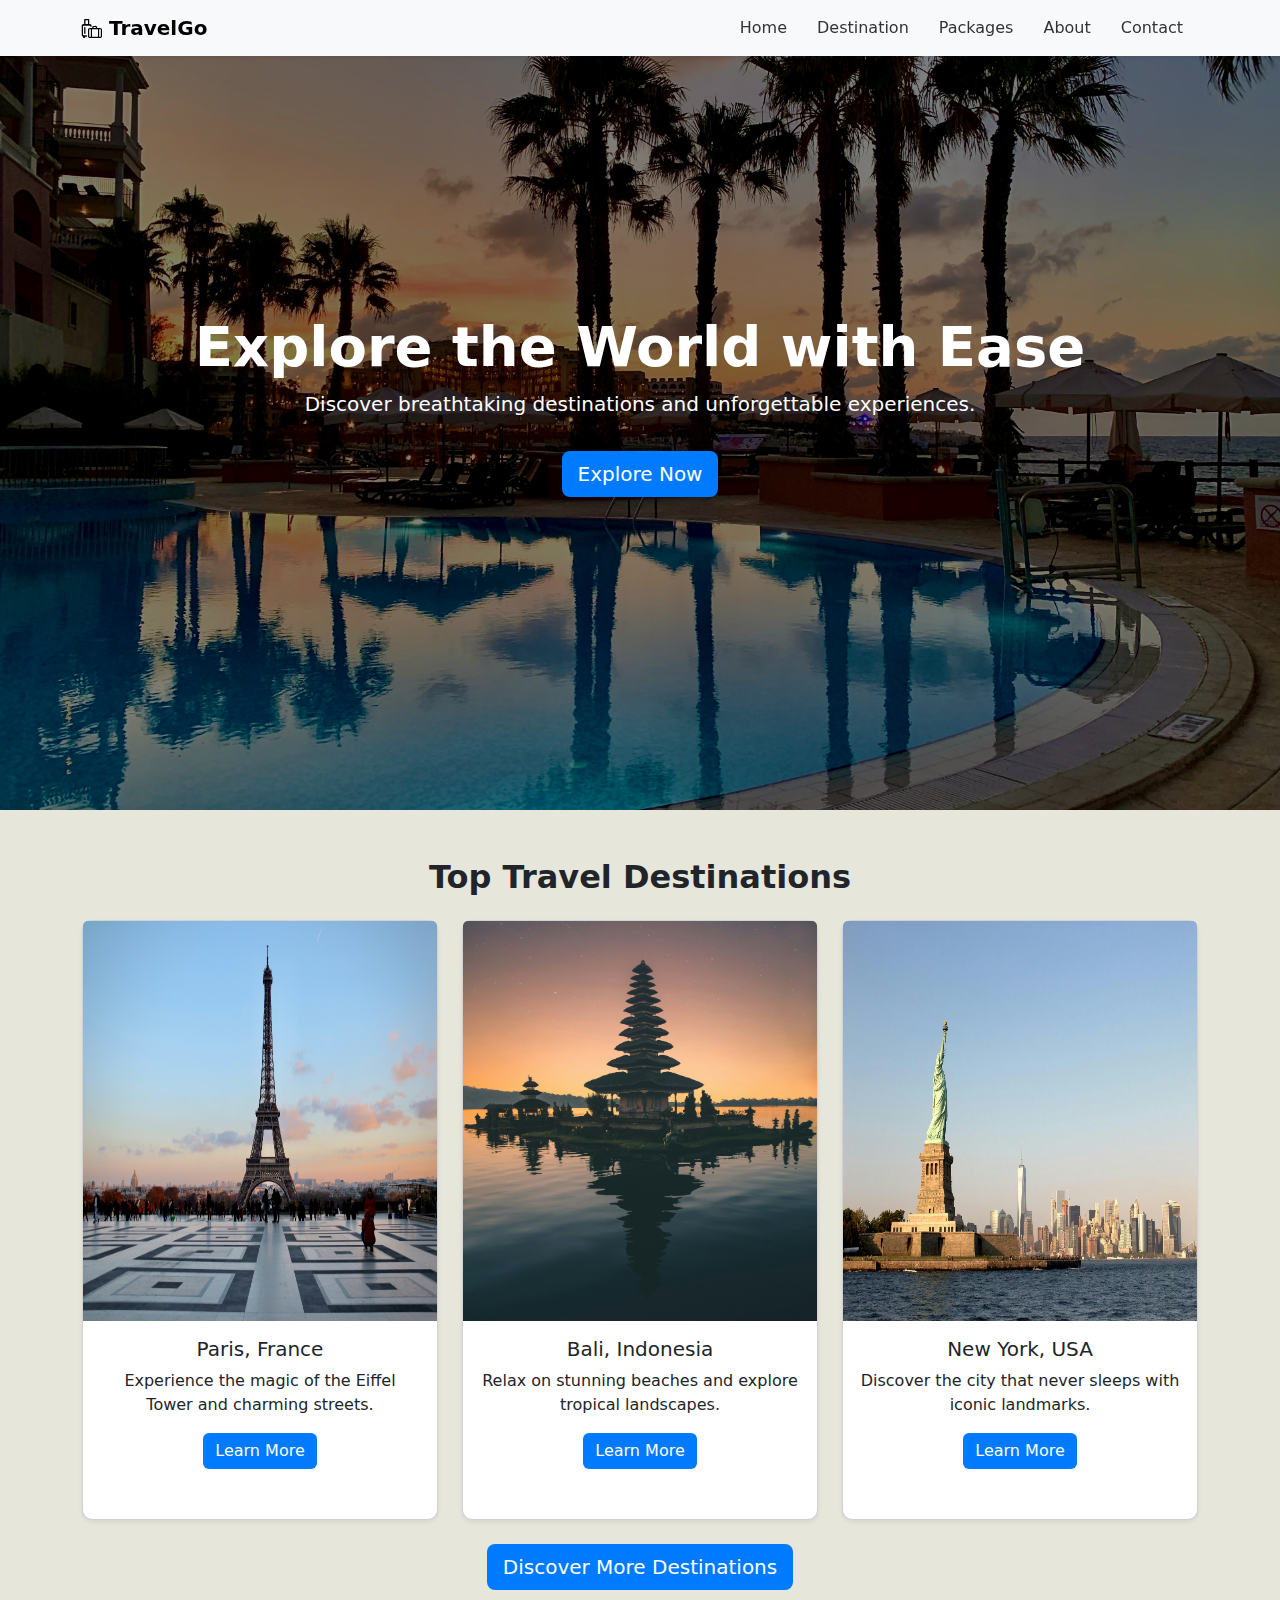
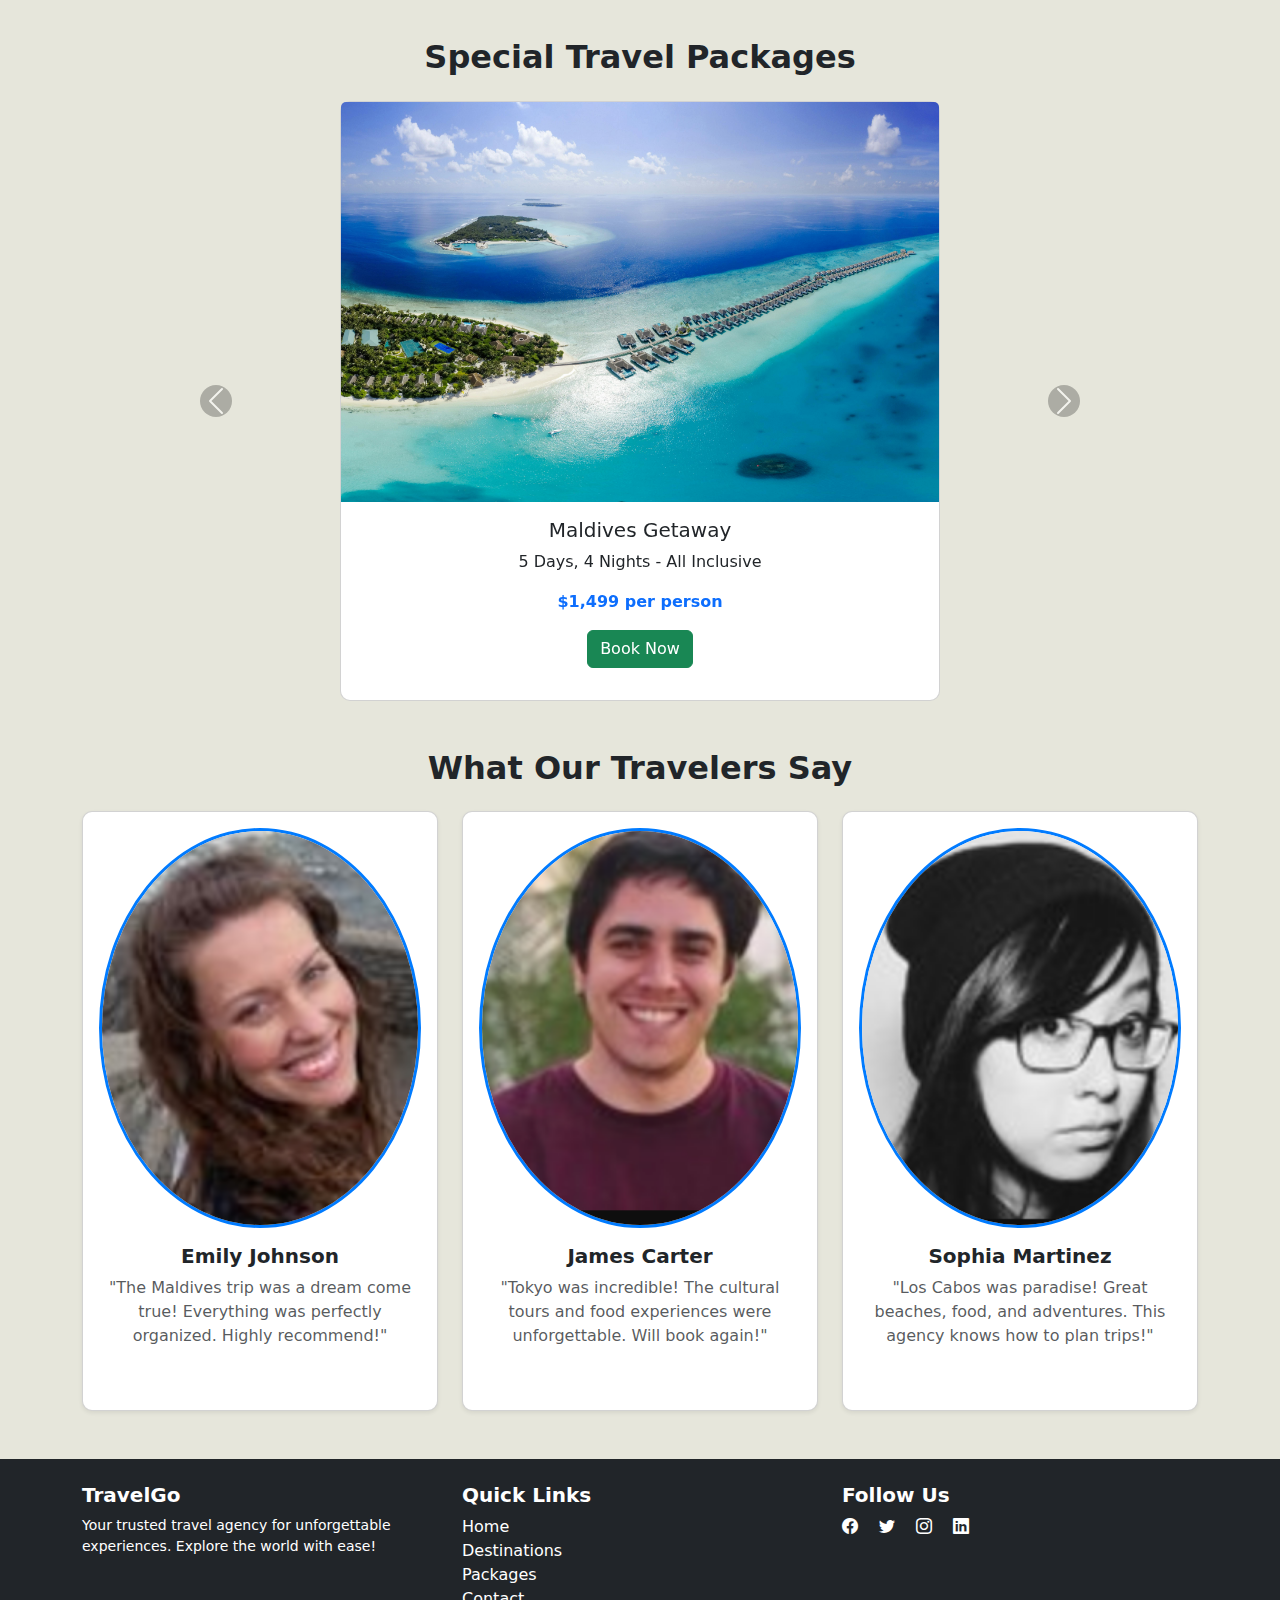
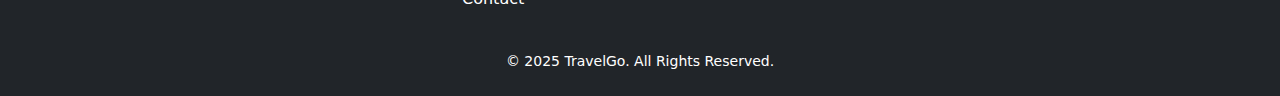
==== index.html @ aa4abd8f "created contact.html and about.html" ====
<!DOCTYPE html>
<html lang="en">
<head>
    <meta charset="UTF-8">
    <meta name="viewport" content="width=device-width, initial-scale=1.0">
    <title>TravelGo</title>
    <link href="https://cdn.jsdelivr.net/npm/bootstrap@5.3.3/dist/css/bootstrap.min.css" rel="stylesheet" integrity="sha384-QWTKZyjpPEjISv5WaRU9OFeRpok6YctnYmDr5pNlyT2bRjXh0JMhjY6hW+ALEwIH" crossorigin="anonymous">
    <link rel="stylesheet" href="https://cdn.jsdelivr.net/npm/bootstrap-icons@1.11.3/font/bootstrap-icons.min.css">
    <link rel="stylesheet" href="./styles.css">
</head>
<body>
    <!-- Navbar -->
     <nav class="navbar navbar-expand-lg navbar-light bg-light shadow-sm fixed-top">
        <div class="container">
            <a href="#" class="navbar-brand fw-bold"><i class="bi bi-luggage"></i> TravelGo</a>
            <button class="navbar-toggler" type="button" data-bs-toggle="collapse" data-bs-target="navbarNav" aria-controls="navbarNav" aria-expanded="false" aria-label="Toggle Navigation" ><i class="bi bi-list"></i></button>
            <div class="collapse navbar-collapse" id="navbarNav">
                <ul class="navbar-nav ms-auto">
                    <li class="navbar-item"><a href="#" class="navbar-link active">Home</a></li>
                    <li class="navbar-item"><a href="./destination.html" class="navbar-link">Destination</a></li>
                    <li class="navbar-item"><a href="packages.html" class="navbar-link">Packages</a></li>
                    <li class="navbar-item"><a href="about.html" class="navbar-link">About</a></li>
                    <li class="navbar-item"><a href="contact.html" class="navbar-link">Contact</a></li>
                </ul>
            </div>
        </div>
     </nav>
     <!-- Hero Section -->
<header class="hero-section d-flex align-items-center justify-content-center text-center">
    <div class="container">
        <h1 class="display-4 text-white fw-bold">Explore the World with Ease</h1>
        <p class="text-white lead">Discover breathtaking destinations and unforgettable experiences.</p>
        <a href="./destination.html" class="btn btn-primary btn-lg mt-3">Explore Now</a>
    </div>
</header>
<!-- Featured Destinations Section -->
<section class="container my-5">
    <h2 class="text-center fw-bold mb-4">Top Travel Destinations</h2>
    <div class="row g-4">
        <!-- Destination 1 -->
        <div class="col-md-4">
            <div class="card shadow-sm">
                <img src="./Assets/paris.jpg" class="card-img-top" alt="Paris">
                <div class="card-body text-center">
                    <h5 class="card-title">Paris, France</h5>
                    <p class="card-text">Experience the magic of the Eiffel Tower and charming streets.</p>
                    <a href="./destination.html" class="btn btn-primary">Learn More</a>
                </div>
            </div>
        </div>
        
        <!-- Destination 2 -->
        <div class="col-md-4">
            <div class="card shadow-sm">
                <img src="./Assets/bali.jpg" class="card-img-top" alt="Bali">
                <div class="card-body text-center">
                    <h5 class="card-title">Bali, Indonesia</h5>
                    <p class="card-text">Relax on stunning beaches and explore tropical landscapes.</p>
                    <a href="./destination.html" class="btn btn-primary">Learn More</a>
                </div>
            </div>
        </div>

        <!-- Destination 3 -->
        <div class="col-md-4">
            <div class="card shadow-sm">
                <img src="./Assets/newYork.jpg" class="card-img-top" alt="New York">
                <div class="card-body text-center">
                    <h5 class="card-title">New York, USA</h5>
                    <p class="card-text">Discover the city that never sleeps with iconic landmarks.</p>
                    <a href="./destination.html" class="btn btn-primary">Learn More</a>
                </div>
            </div>
        </div>
    </div>

    <!-- Discover More Button -->
    <div class="text-center mt-4">
        <a href="destination.html" class="btn btn-primary btn-lg">Discover More Destinations</a>
    </div>
</section>

<!-- Special Travel Packages Carousel -->
<section class="container my-5">
    <h2 class="text-center fw-bold mb-4">Special Travel Packages</h2>
    <div id="travelPackagesCarousel" class="carousel slide" data-bs-ride="carousel">
        <div class="carousel-inner">
            <!-- Package 1 -->
            <div class="carousel-item active">
                <div class="card text-center mx-auto" style="max-width: 600px;">
                    <img src="./Assets/maldeves.jpg" class="card-img-top" alt="Maldives">
                    <div class="card-body">
                        <h5 class="card-title">Maldives Getaway</h5>
                        <p class="card-text">5 Days, 4 Nights - All Inclusive</p>
                        <p class="fw-bold text-primary">$1,499 per person</p>
                        <a href="packages.html" class="btn btn-success">Book Now</a>
                    </div>
                </div>
            </div>

            <!-- Package 2 -->
            <div class="carousel-item">
                <div class="card text-center mx-auto" style="max-width: 600px;">
                    <img src="./Assets/tokyo.jpg" class="card-img-top" alt="Tokyo">
                    <div class="card-body">
                        <h5 class="card-title">Tokyo Adventure</h5>
                        <p class="card-text">7 Days, 6 Nights - City Tour</p>
                        <p class="fw-bold text-primary">$1,799 per person</p>
                        <a href="packages.html" class="btn btn-success">Book Now</a>
                    </div>
                </div>
            </div>

            <!-- Package 3 -->
            <div class="carousel-item">
                <div class="card text-center mx-auto" style="max-width: 600px;">
                    <img src="./Assets/switzerland-mountains.jpg" class="card-img-top" alt="Switzerland">
                    <div class="card-body">
                        <h5 class="card-title">Swiss Alps Retreat</h5>
                        <p class="card-text">6 Days, 5 Nights - Luxury Stay</p>
                        <p class="fw-bold text-primary">$2,199 per person</p>
                        <a href="packages.html" class="btn btn-success">Book Now</a>
                    </div>
                </div>
            </div>

            <!-- Package 4 -->
            <div class="carousel-item">
                <div class="card text-center mx-auto" style="max-width: 600px;">
                    <img src="./Assets/cabo.jpg" class="card-img-top" alt="Los Cabos">
                    <div class="card-body">
                        <h5 class="card-title">Los Cabos Escape</h5>
                        <p class="card-text">4 Days, 3 Nights - Beachfront Resort</p>
                        <p class="fw-bold text-primary">$1,299 per person</p>
                        <a href="packages.html" class="btn btn-success">Book Now</a>
                    </div>
                </div>
            </div>
        </div>

        <!-- Carousel Controls -->
        <button class="carousel-control-prev" type="button" data-bs-target="#travelPackagesCarousel" data-bs-slide="prev">
            <span class="carousel-control-prev-icon" aria-hidden="true"></span>
        </button>
        <button class="carousel-control-next" type="button" data-bs-target="#travelPackagesCarousel" data-bs-slide="next">
            <span class="carousel-control-next-icon" aria-hidden="true"></span>
        </button>
    </div>
</section>
<!-- Testimonials Section -->
<section class="container my-5">
    <h2 class="text-center fw-bold mb-4">What Our Travelers Say</h2>
    <div class="row g-4">
        <!-- Testimonial 1 -->
        <div class="col-md-4">
            <div class="card shadow-sm text-center p-3">
                <img src="./Assets/testimonial3.png" class="rounded-circle mx-auto d-block mb-3" width="80" alt="Emily Johnson">
                <h5 class="fw-bold">Emily Johnson</h5>
                <p class="text-muted">"The Maldives trip was a dream come true! Everything was perfectly organized. Highly recommend!"</p>
            </div>
        </div>

        <!-- Testimonial 2 -->
        <div class="col-md-4">
            <div class="card shadow-sm text-center p-3">
                <img src="./Assets/testimonial2.png" class="rounded-circle mx-auto d-block mb-3" width="80" alt="James Carter">
                <h5 class="fw-bold">James Carter</h5>
                <p class="text-muted">"Tokyo was incredible! The cultural tours and food experiences were unforgettable. Will book again!"</p>
            </div>
        </div>

        <!-- Testimonial 3 -->
        <div class="col-md-4">
            <div class="card shadow-sm text-center p-3">
                <img src="./Assets/testimonial1.png" class="rounded-circle mx-auto d-block mb-3" width="80" alt="Sophia Martinez">
                <h5 class="fw-bold">Sophia Martinez</h5>
                <p class="text-muted">"Los Cabos was paradise! Great beaches, food, and adventures. This agency knows how to plan trips!"</p>
            </div>
        </div>
    </div>
</section>

<!-- Footer Section -->
<footer class="bg-dark text-white py-4 mt-5">
    <div class="container">
        <div class="row text-center text-md-start">
            
            <!-- About Us -->
            <div class="col-md-4">
                <h5 class="fw-bold">TravelGo</h5>
                <p class="small">Your trusted travel agency for unforgettable experiences. Explore the world with ease!</p>
            </div>

            <!-- Quick Links -->
            <div class="col-md-4">
                <h5 class="fw-bold">Quick Links</h5>
                <ul class="list-unstyled">
                    <li><a href="#" class="text-white text-decoration-none">Home</a></li>
                    <li><a href="destination.html" class="text-white text-decoration-none">Destinations</a></li>
                    <li><a href="packages.html" class="text-white text-decoration-none">Packages</a></li>
                    <li><a href="contact.html" class="text-white text-decoration-none">Contact</a></li>
                </ul>
            </div>

            <!-- Social Media Links -->
            <div class="col-md-4">
                <h5 class="fw-bold">Follow Us</h5>
                <a href="#" class="text-white me-3"><i class="bi bi-facebook"></i></a>
                <a href="#" class="text-white me-3"><i class="bi bi-twitter"></i></a>
                <a href="#" class="text-white me-3"><i class="bi bi-instagram"></i></a>
                <a href="#" class="text-white"><i class="bi bi-linkedin"></i></a>
            </div>
        </div>

        <!-- Copyright -->
        <div class="text-center mt-4">
            <p class="small mb-0">&copy; 2025 TravelGo. All Rights Reserved.</p>
        </div>
    </div>
</footer>
    <script src="https://cdn.jsdelivr.net/npm/bootstrap@5.3.3/dist/js/bootstrap.bundle.min.js" integrity="sha384-YvpcrYf0tY3lHB60NNkmXc5s9fDVZLESaAA55NDzOxhy9GkcIdslK1eN7N6jIeHz" crossorigin="anonymous"></script>
</body>
</html>
---- styles.css ----
body {
    background-color: rgb(230, 230, 219);
}

/* Navbar */
.navbar-nav .navbar-link {
    font-weight: 500;
    padding: 10px 15px;
    color: #333;
    transition: 0.03s;
    text-decoration: none;
}

.navbar-nav .nav-link:hover, 
.navbar-nav .nav-link.active {
    color: #007bff;
    background-color: rgba(0, 123, 255, 0.1);
    border-radius: 5px;
}
.btn-book {
    background-color: #007bff;
    color: white;
    padding: 8px 15px;
    border-radius: 5px;
    transition: 0.3s;
}
.btn-book:hover {
    background-color: #0056b3;
}

/* Hero Section */
.hero-section {
    height: 90vh;
    background: url(./Assets/hero.jpg) center/cover no-repeat;
    position:relative;
}
.hero-section::before {
    content: "";
    position: absolute;
    top: 0;
    left: 0;
    width: 100%;
    height: 100%;
    background: rgba(0, 0, 0, 0.5); /* Dark overlay for better text contrast */
}
.hero-section .container {
    position: relative;
    z-index: 1;
}

/* Featured Destinations Section */
.card {
    height: 600px;
}
.card img {
    height: 400px;
}

/* destination.html */
.hero-destination {
    height: 60vh;
    background: url(./Assets/destination-hero.jpg) center/cover no-repeat;
    position:relative;
}
.hero-destination::before {
    content: "";
    position: absolute;
    top: 0;
    left: 0;
    width: 100%;
    height: 100%;
    background: rgba(0, 0, 0, 0.5); /* Dark overlay for better text contrast */
}
.hero-destination .container {
    position: relative;
    z-index: 1;
}

/* Custom CSS for Arrows Inside the Carousel */
.carousel-control-prev, 
.carousel-control-next {
    width: 10%; /* Make sure the buttons stay within the carousel width */
}

.carousel-control-prev-icon, 
.carousel-control-next-icon {
    background-color: rgba(0, 0, 0, 0.5); /* Slightly visible background */
    border-radius: 50%;
    padding: 15px; /* Increases click area */
}

.carousel-control-prev {
    left: 7%; /* Keeps it inside */
}

.carousel-control-next {
    right: 7%; /* Keeps it inside */
}

@media (max-width: 768px) {
    .carousel-control-prev, 
    .carousel-control-next {
        width: 15%; 
    }
}

/* Testimonials */
.card {
    border-radius: 10px;
    transition: transform 0.3s ease-in-out;
}

.card:hover {
    transform: scale(1.05);
}

.rounded-circle {
    width: 100%; 
    height: 100%;
    object-fit: cover; 
    border-radius: 50%;
    border: 3px solid #007bff; 
    display: block;
    margin: 0 auto; 
    aspect-ratio: 1 / 1; 
}  


.btn-primary {
    background-color: #007bff;
    border: none;
    transition: 0.3s;
}

.btn-primary:hover {
    background-color: #0056b3;
}
/* Additional styles for the contact page hero */
.hero-contact {
    height: 60vh;
    background: url(./Assets/contact-hero.jpg) center/cover no-repeat;
    position: relative;
  }
  .hero-contact::before {
    content: "";
    position: absolute;
    top: 0;
    left: 0;
    width: 100%;
    height: 100%;
    background: rgba(0, 0, 0, 0.5);
  }
  .hero-contact .container {
    position: relative;
    z-index: 1;
  }
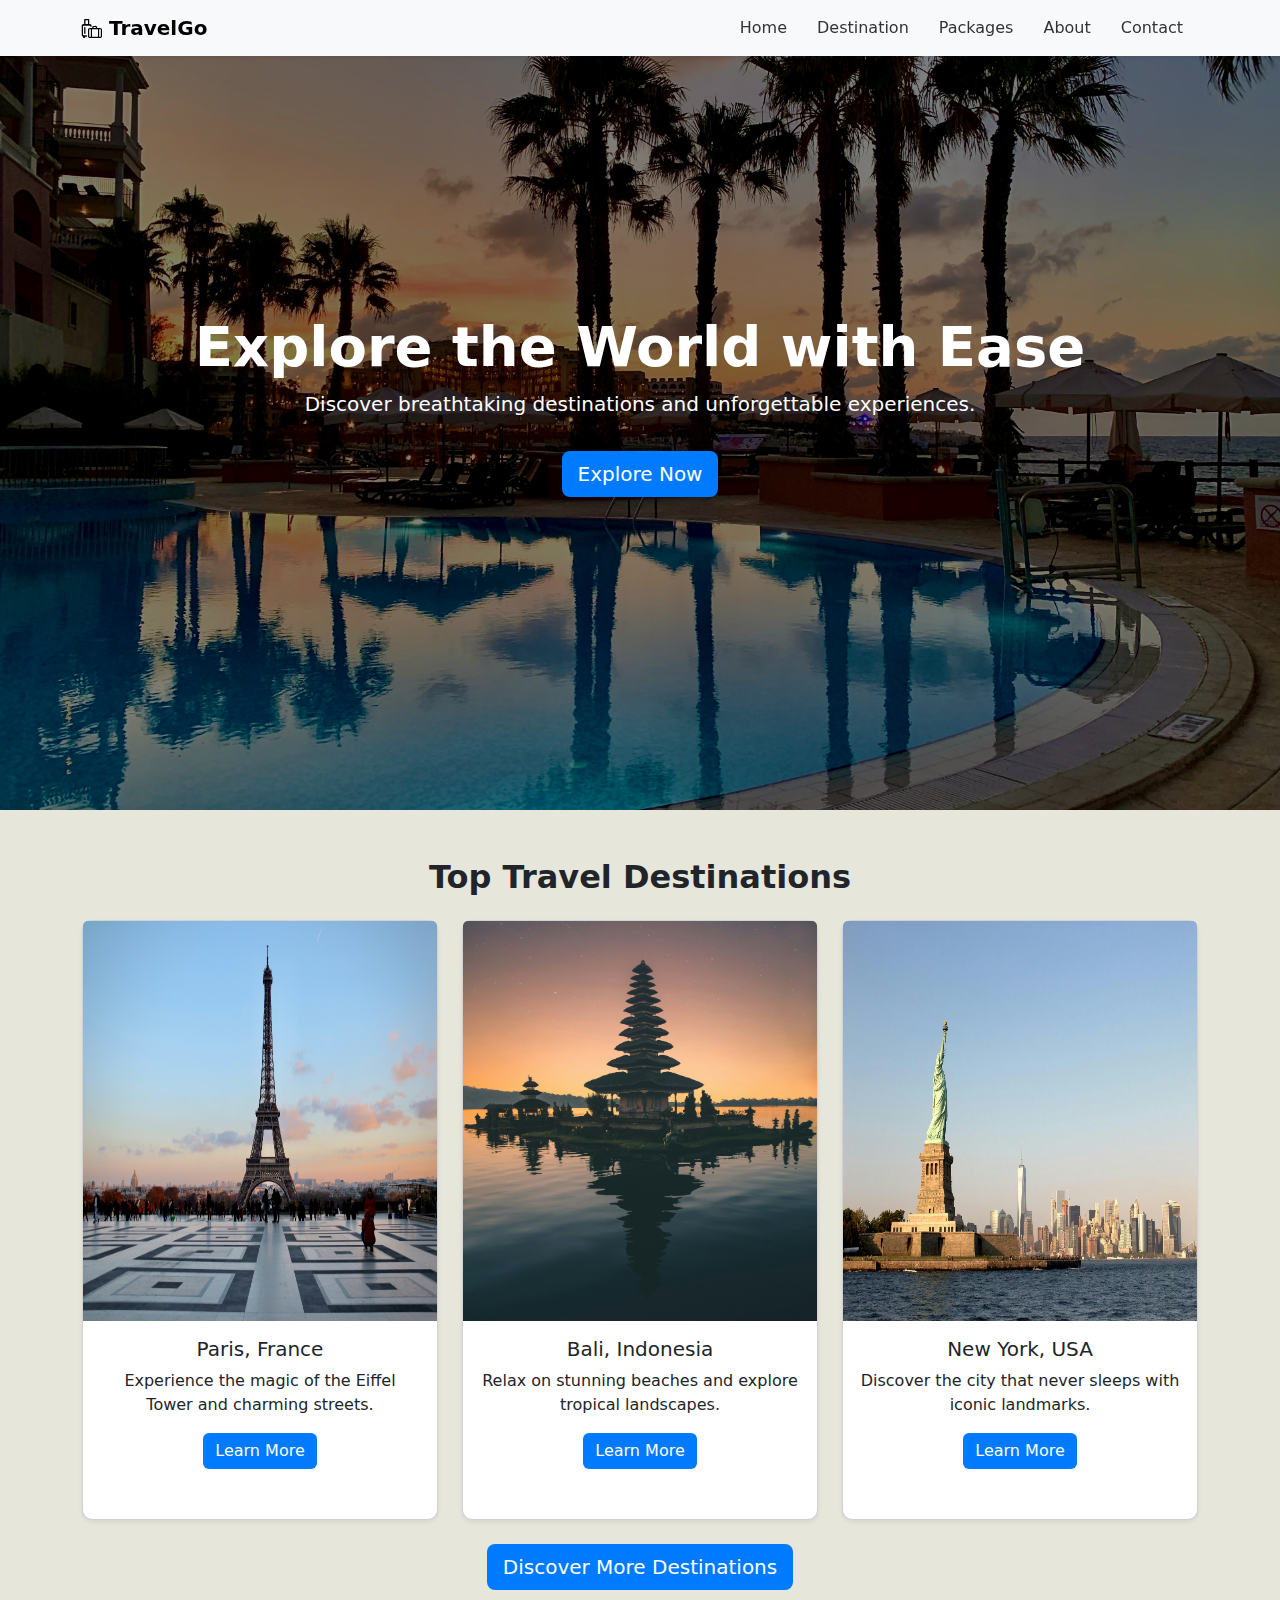
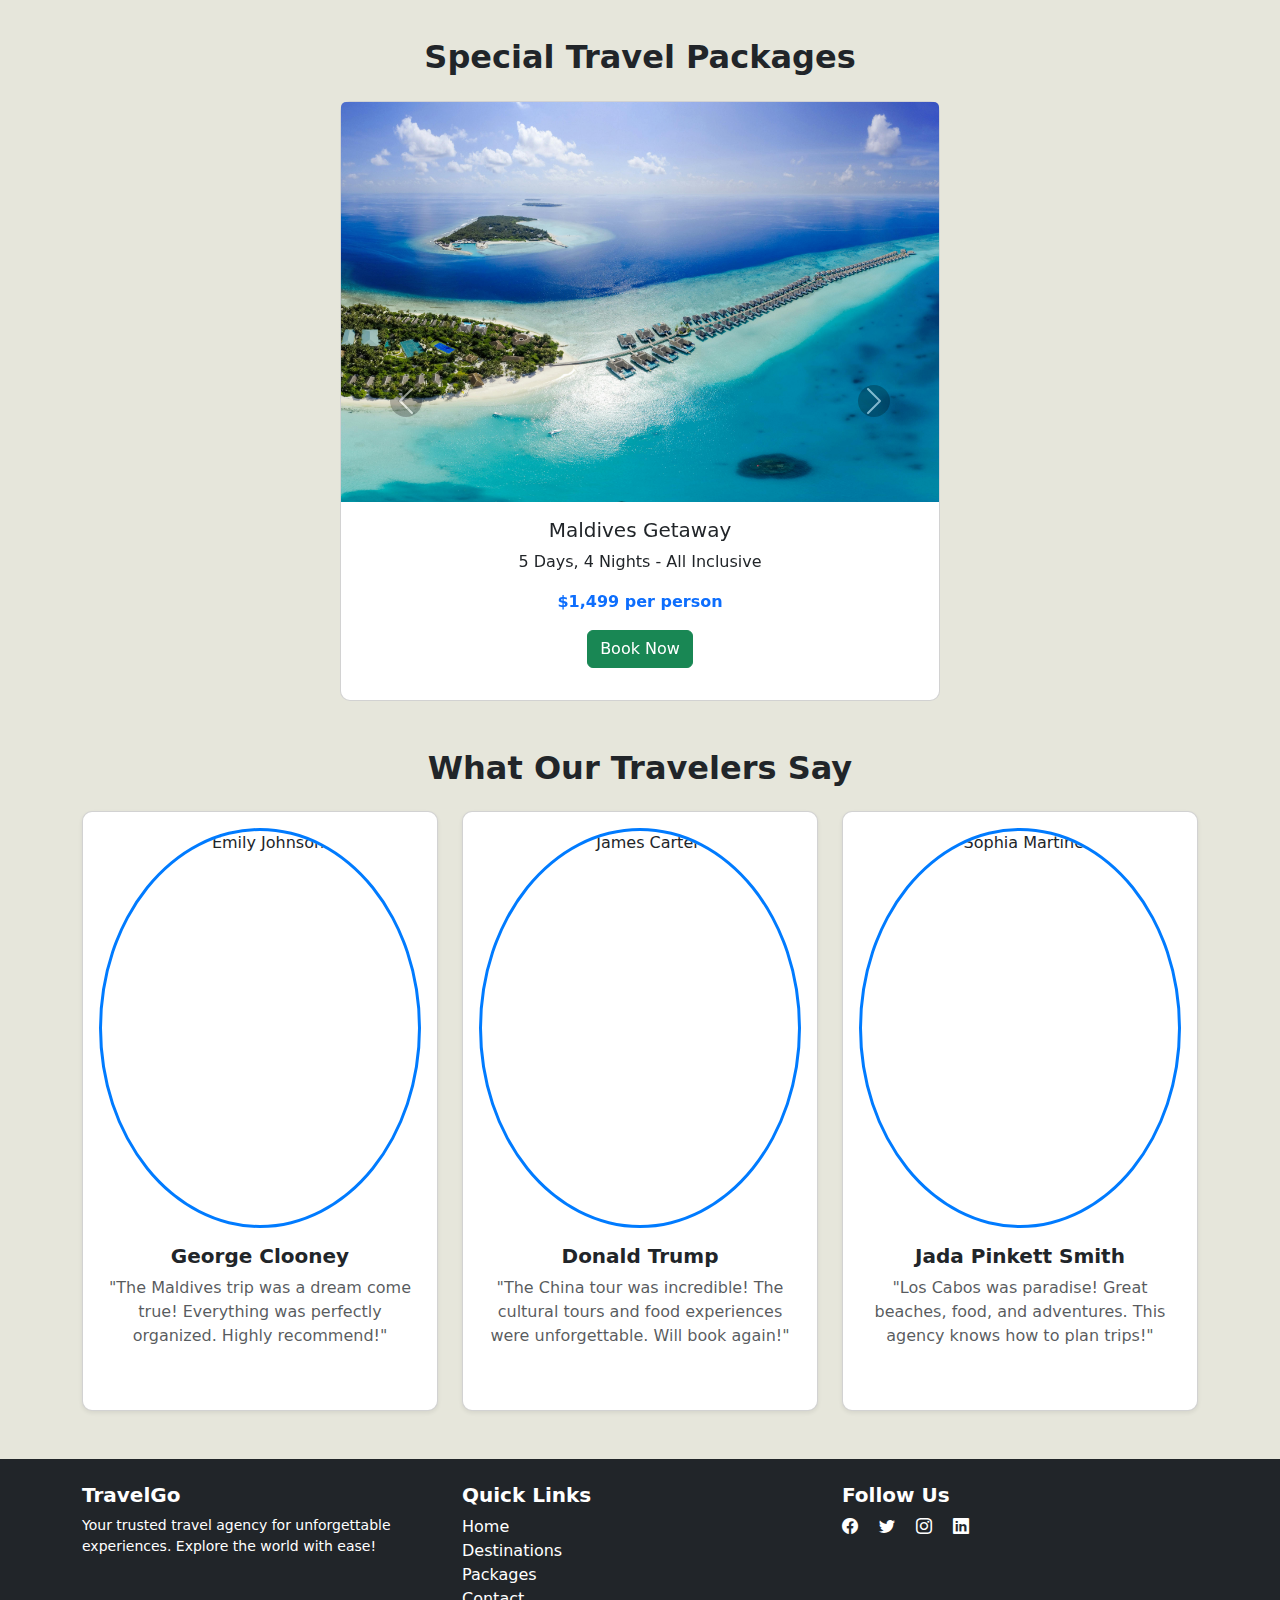
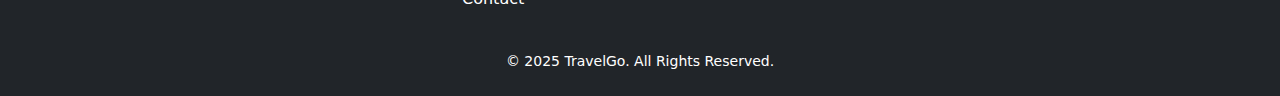
==== commit f84fb4ec: "did some debugging for the navbar meny not opening" ====
--- a/index.html
+++ b/index.html
@@ -80,8 +80,8 @@
     </div>
 </section>
 
-<!-- Special Travel Packages Carousel -->
-<section class="container my-5">
+ <!-- Special Travel Packages Carousel -->
+ <section id="carousel" class="container my-5">
     <h2 class="text-center fw-bold mb-4">Special Travel Packages</h2>
     <div id="travelPackagesCarousel" class="carousel slide" data-bs-ride="carousel">
         <div class="carousel-inner">
@@ -138,7 +138,7 @@
             </div>
         </div>
 
-        <!-- Carousel Controls -->
+        <!-- Carousel Controls  -->
         <button class="carousel-control-prev" type="button" data-bs-target="#travelPackagesCarousel" data-bs-slide="prev">
             <span class="carousel-control-prev-icon" aria-hidden="true"></span>
         </button>
@@ -154,8 +154,8 @@
         <!-- Testimonial 1 -->
         <div class="col-md-4">
             <div class="card shadow-sm text-center p-3">
-                <img src="./Assets/testimonial3.png" class="rounded-circle mx-auto d-block mb-3" width="80" alt="Emily Johnson">
-                <h5 class="fw-bold">Emily Johnson</h5>
+                <img  src="https://m.media-amazon.com/images/M/MV5BMjEyMTEyOTQ0MV5BMl5BanBnXkFtZTcwNzU3NTMzNw@@._V1_FMjpg_UX1000_.jpg" class="rounded-circle mx-auto d-block mb-3" width="80" alt="Emily Johnson">
+                <h5 class="fw-bold">George Clooney</h5>
                 <p class="text-muted">"The Maldives trip was a dream come true! Everything was perfectly organized. Highly recommend!"</p>
             </div>
         </div>
@@ -163,17 +163,17 @@
         <!-- Testimonial 2 -->
         <div class="col-md-4">
             <div class="card shadow-sm text-center p-3">
-                <img src="./Assets/testimonial2.png" class="rounded-circle mx-auto d-block mb-3" width="80" alt="James Carter">
-                <h5 class="fw-bold">James Carter</h5>
-                <p class="text-muted">"Tokyo was incredible! The cultural tours and food experiences were unforgettable. Will book again!"</p>
+                <img src="https://hips.hearstapps.com/hmg-prod/images/republican-presidential-candidate-former-president-donald-news-photo-1721157463.jpg?crop=0.66699xw:1xh;center,top&resize=640:*" class="rounded-circle mx-auto d-block mb-3" width="80" alt="James Carter">
+                <h5 class="fw-bold">Donald Trump</h5>
+                <p class="text-muted">"The China tour was incredible! The cultural tours and food experiences were unforgettable. Will book again!"</p>
             </div>
         </div>
 
         <!-- Testimonial 3 -->
         <div class="col-md-4">
             <div class="card shadow-sm text-center p-3">
-                <img src="./Assets/testimonial1.png" class="rounded-circle mx-auto d-block mb-3" width="80" alt="Sophia Martinez">
-                <h5 class="fw-bold">Sophia Martinez</h5>
+                <img src="https://www.essence.com/wp-content/uploads/2011/08/images/2011/07/29/jada-pinkett-girl-crush.jpg" class="rounded-circle mx-auto d-block mb-3" width="80" alt="Sophia Martinez">
+                <h5 class="fw-bold">Jada Pinkett Smith</h5>
                 <p class="text-muted">"Los Cabos was paradise! Great beaches, food, and adventures. This agency knows how to plan trips!"</p>
             </div>
         </div>
--- a/styles.css
+++ b/styles.css
@@ -118,7 +118,7 @@
     width: 100%; 
     height: 100%;
     object-fit: cover; 
-    border-radius: 50%;
+    border-radius: 100%;
     border: 3px solid #007bff; 
     display: block;
     margin: 0 auto; 
@@ -153,4 +153,102 @@
   .hero-contact .container {
     position: relative;
     z-index: 1;
-  }+  }
+
+  /* About.html */
+  .hero-about {
+    height: 60vh;
+    background: url(./Assets/about-hero.png) center/cover no-repeat;
+    position: relative;
+  }
+  .hero-about::before {
+    content: "";
+    position: absolute;
+    top: 0;
+    left: 0;
+    width: 100%;
+    height: 100%;
+    background: rgba(0, 0, 0, 0.5);
+  }
+  .hero-about .container {
+    position: relative;
+    z-index: 1;
+  }
+
+  /* Hero Section Animation */
+.animated-fade {
+    animation: fadeIn 1.5s ease-in-out;
+}
+@keyframes fadeIn {
+    from { opacity: 0; transform: translateY(-20px); }
+    to { opacity: 1; transform: translateY(0); }
+}
+
+/* Contact Page Hero Section */
+.hero-contact {
+    height: 60vh;
+    background: url(./Assets/contact-hero.jpg) center/cover no-repeat;
+    position: relative;
+    display: flex;
+    align-items: center;
+    justify-content: center;
+    text-align: center;
+    color: white;
+}
+.hero-contact::before {
+    content: "";
+    position: absolute;
+    top: 0;
+    left: 0;
+    width: 100%;
+    height: 100%;
+    background: rgba(0, 0, 0, 0.5);
+}
+.hero-contact .container {
+    position: relative;
+    z-index: 1;
+}
+
+/* Contact Form Styling */
+.stylish-card {
+    border-radius: 10px;
+    transition: transform 0.3s ease-in-out, box-shadow 0.3s;
+    background: white;
+    padding: 20px;
+}
+.stylish-card:hover {
+    transform: scale(1.02);
+    box-shadow: 0px 5px 15px rgba(0, 0, 0, 0.2);
+}
+
+.form-floating label {
+    transition: all 0.3s ease-in-out;
+}
+.form-floating input:focus ~ label,
+.form-floating textarea:focus ~ label {
+    color: #007bff;
+    transform: translateY(-10px);
+    font-size: 14px;
+}
+
+/* Button Enhancements */
+.btn-glow {
+    transition: all 0.3s ease-in-out;
+    background-color: #007bff;
+    color: white;
+    border: none;
+}
+.btn-glow:hover {
+    background-color: #0056b3;
+    box-shadow: 0px 0px 15px rgba(0, 123, 255, 0.7);
+}
+
+/* Contact Info Section */
+.card p i {
+    color: #007bff;
+    font-size: 1.2rem;
+}
+
+#carousel {
+    width: 50%;
+}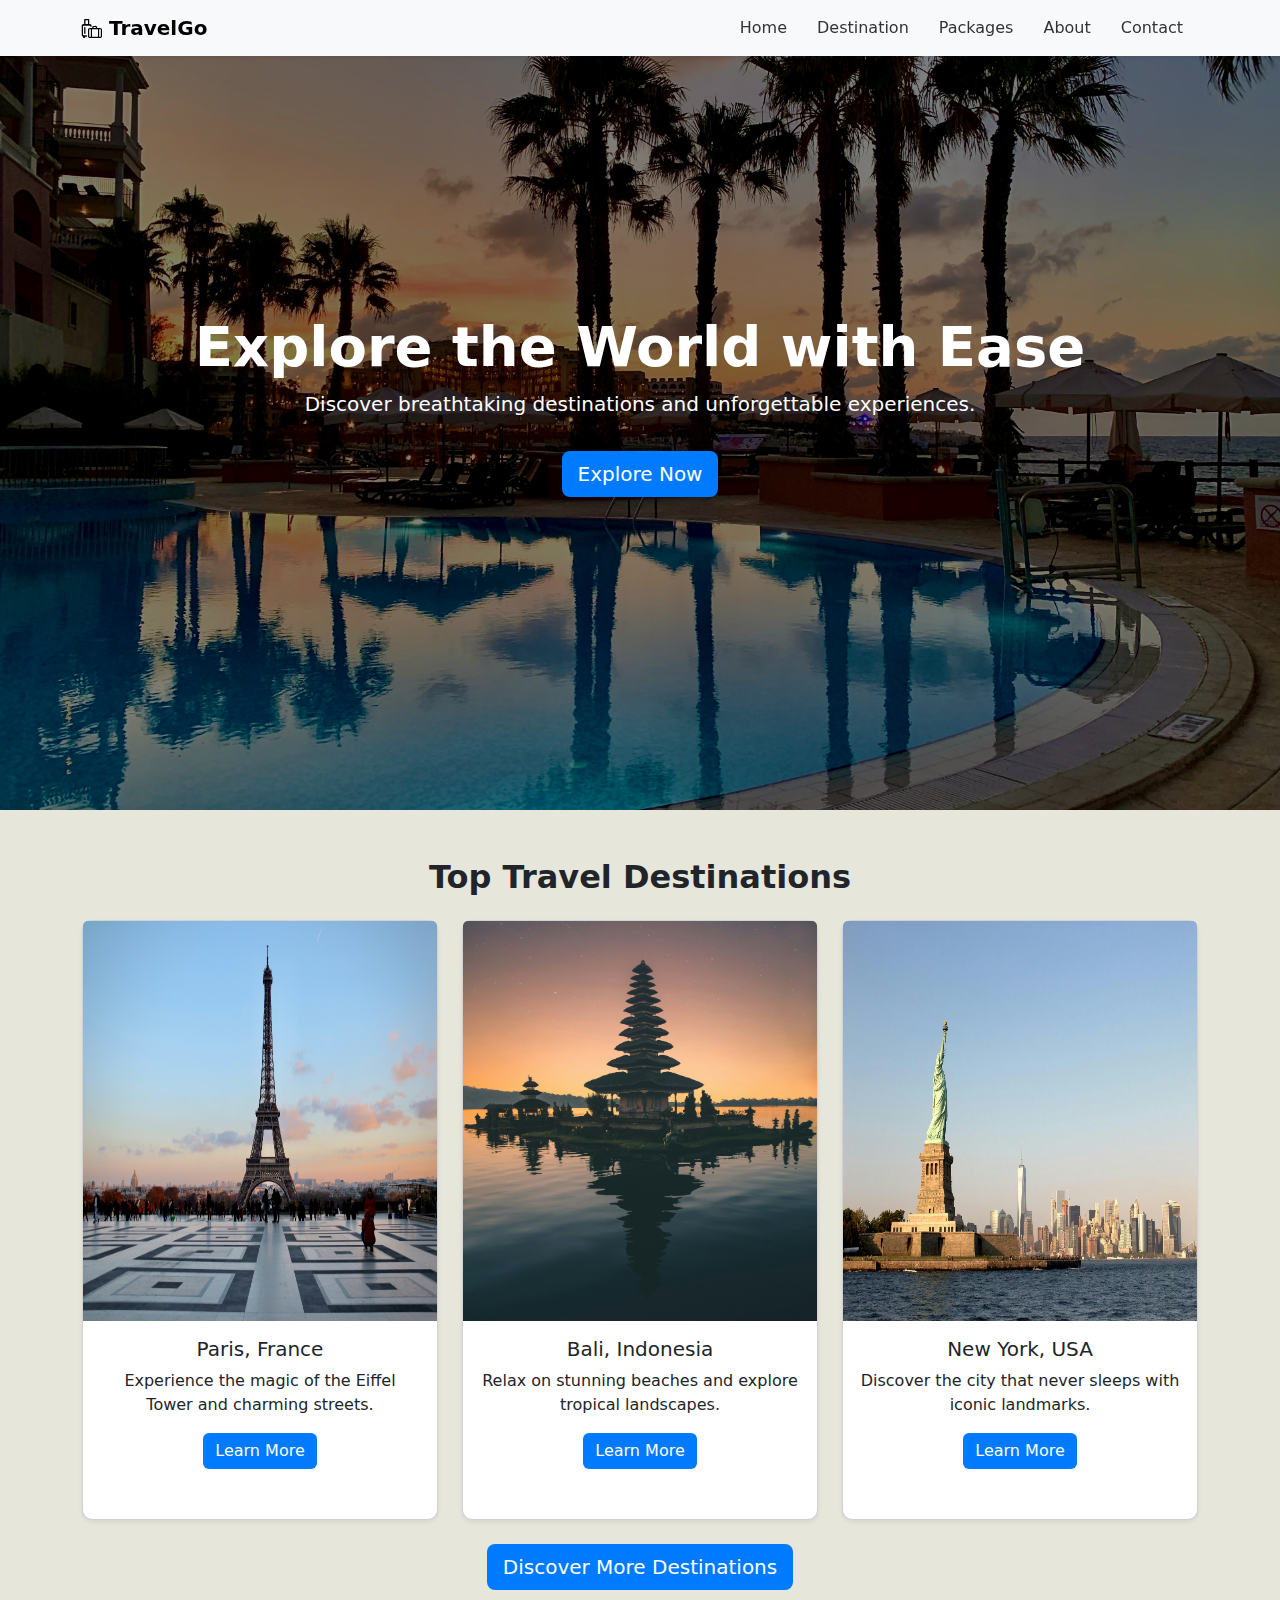
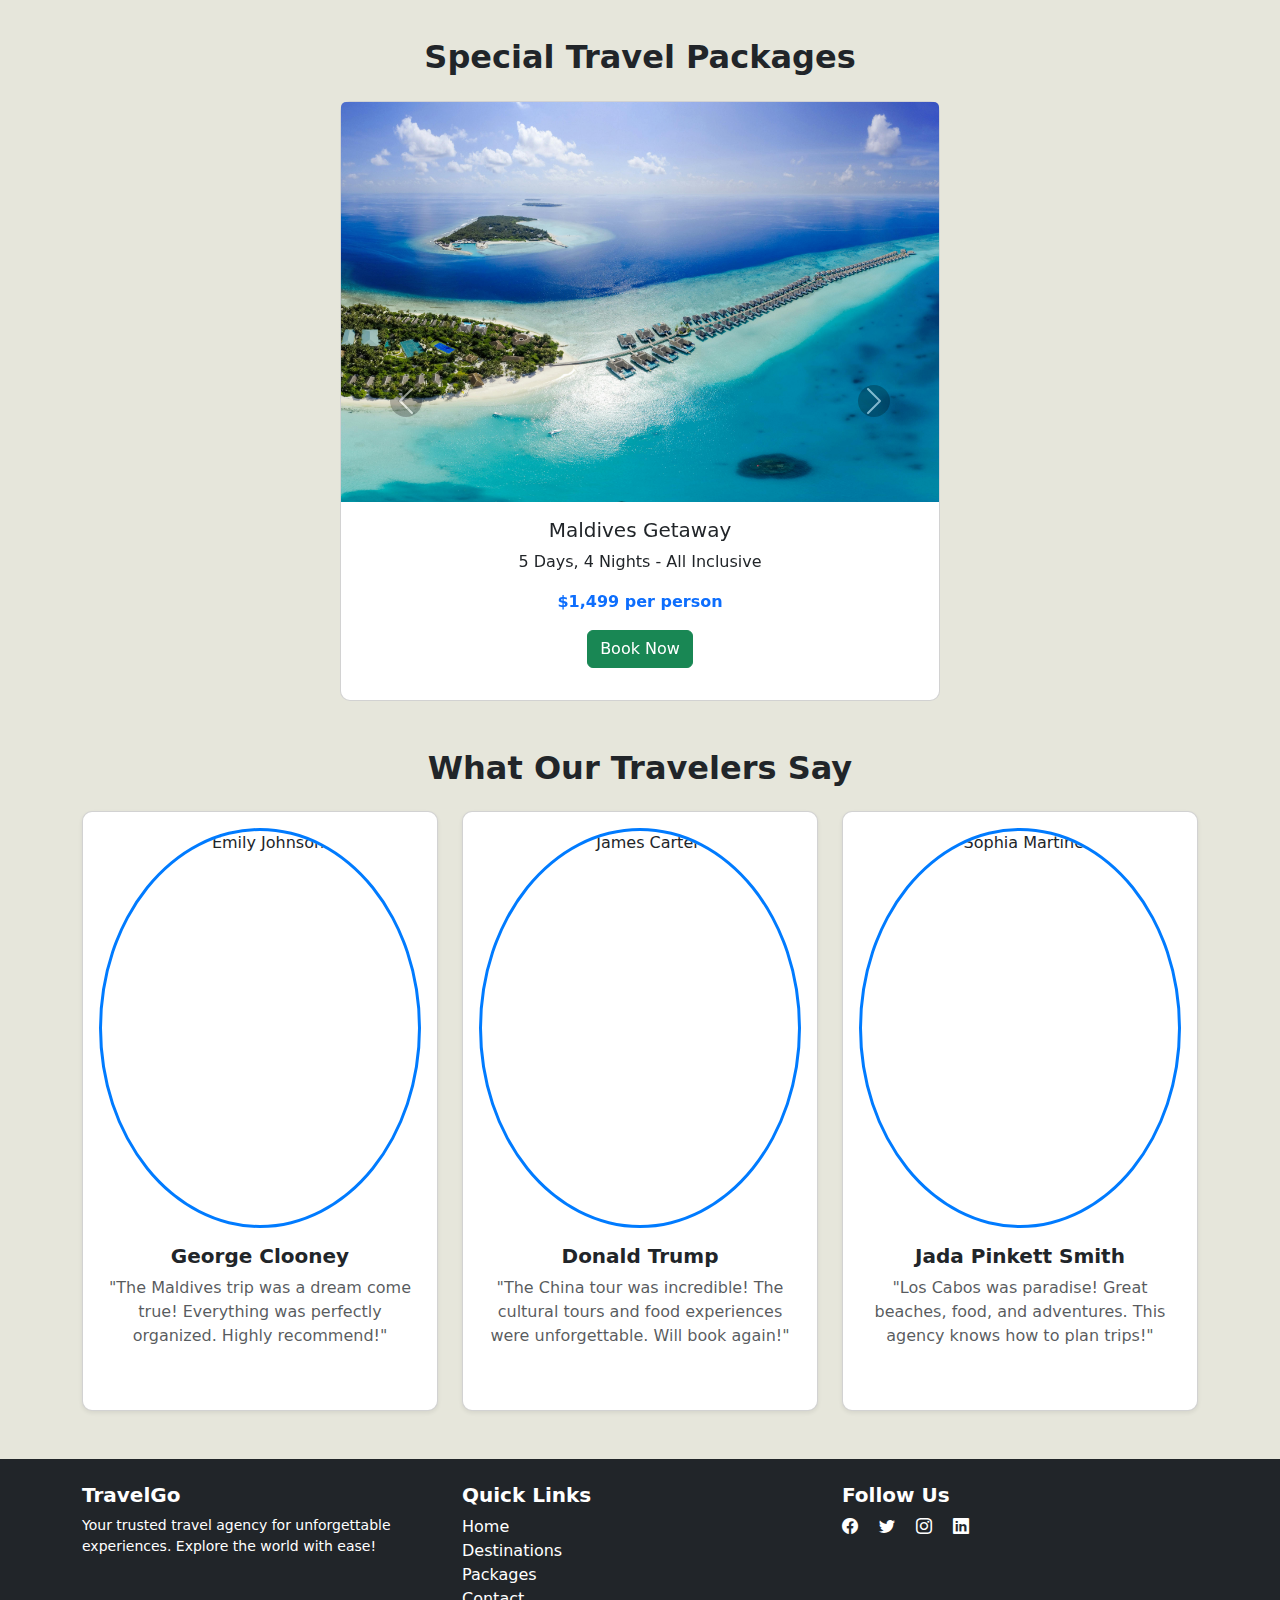
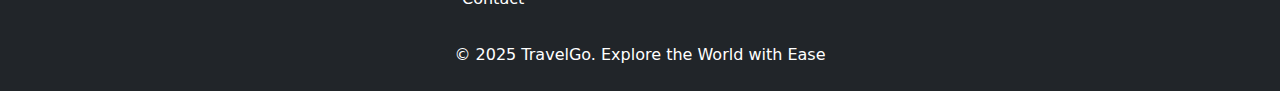
==== commit ff0ad5c0: "optimized the footer for mobile responsiveness" ====
--- a/index.html
+++ b/index.html
@@ -13,7 +13,7 @@
      <nav class="navbar navbar-expand-lg navbar-light bg-light shadow-sm fixed-top">
         <div class="container">
             <a href="#" class="navbar-brand fw-bold"><i class="bi bi-luggage"></i> TravelGo</a>
-            <button class="navbar-toggler" type="button" data-bs-toggle="collapse" data-bs-target="navbarNav" aria-controls="navbarNav" aria-expanded="false" aria-label="Toggle Navigation" ><i class="bi bi-list"></i></button>
+            <button class="navbar-toggler" type="button" data-bs-toggle="collapse" data-bs-target="#navbarNav" aria-controls="navbarNav" aria-expanded="false" aria-label="Toggle Navigation" ><i class="bi bi-list"></i></button>
             <div class="collapse navbar-collapse" id="navbarNav">
                 <ul class="navbar-nav ms-auto">
                     <li class="navbar-item"><a href="#" class="navbar-link active">Home</a></li>
@@ -181,10 +181,10 @@
 </section>
 
 <!-- Footer Section -->
-<footer class="bg-dark text-white py-4 mt-5">
-    <div class="container">
+<!-- Footer Section -->
+<footer class="bg-dark text-white py-4 mt-5 footer">
+    <div class="container footer-content">
         <div class="row text-center text-md-start">
-            
             <!-- About Us -->
             <div class="col-md-4">
                 <h5 class="fw-bold">TravelGo</h5>
@@ -211,11 +211,11 @@
                 <a href="#" class="text-white"><i class="bi bi-linkedin"></i></a>
             </div>
         </div>
-
-        <!-- Copyright -->
-        <div class="text-center mt-4">
-            <p class="small mb-0">&copy; 2025 TravelGo. All Rights Reserved.</p>
-        </div>
+    </div>
+
+    <!-- Mobile Footer (Always Visible) -->
+    <div class="text-center mt-3 footer-bottom">
+        &copy; 2025 TravelGo. <span class="footer-slogan">Explore the World with Ease</span>
     </div>
 </footer>
     <script src="https://cdn.jsdelivr.net/npm/bootstrap@5.3.3/dist/js/bootstrap.bundle.min.js" integrity="sha384-YvpcrYf0tY3lHB60NNkmXc5s9fDVZLESaAA55NDzOxhy9GkcIdslK1eN7N6jIeHz" crossorigin="anonymous"></script>
--- a/styles.css
+++ b/styles.css
@@ -97,12 +97,7 @@
     right: 7%; /* Keeps it inside */
 }
 
-@media (max-width: 768px) {
-    .carousel-control-prev, 
-    .carousel-control-next {
-        width: 15%; 
-    }
-}
+
 
 /* Testimonials */
 .card {
@@ -251,4 +246,36 @@
 
 #carousel {
     width: 50%;
-}+}
+
+/* Mobile resposiveness */
+
+@media (max-width: 768px) {
+    .footer {
+        padding: 10px 0;
+    }
+
+    /* Hide everything inside footer except footer-bottom */
+    .footer .footer-content {
+        display: none !important;
+    }
+
+    /* Ensure footer-bottom is visible */
+    .footer-bottom {
+        display: flex !important;
+        flex-direction: column;
+        align-items: center;
+        justify-content: center;
+        padding: 10px;
+        font-size: 0.85rem;
+        text-align: center;
+        background: #121212; /* Ensure background remains */
+    }
+
+    .footer-bottom .footer-slogan {
+        display: block;
+        font-size: 0.8rem;
+        color: rgba(255, 255, 255, 0.7);
+        margin-top: 3px;
+    }
+}
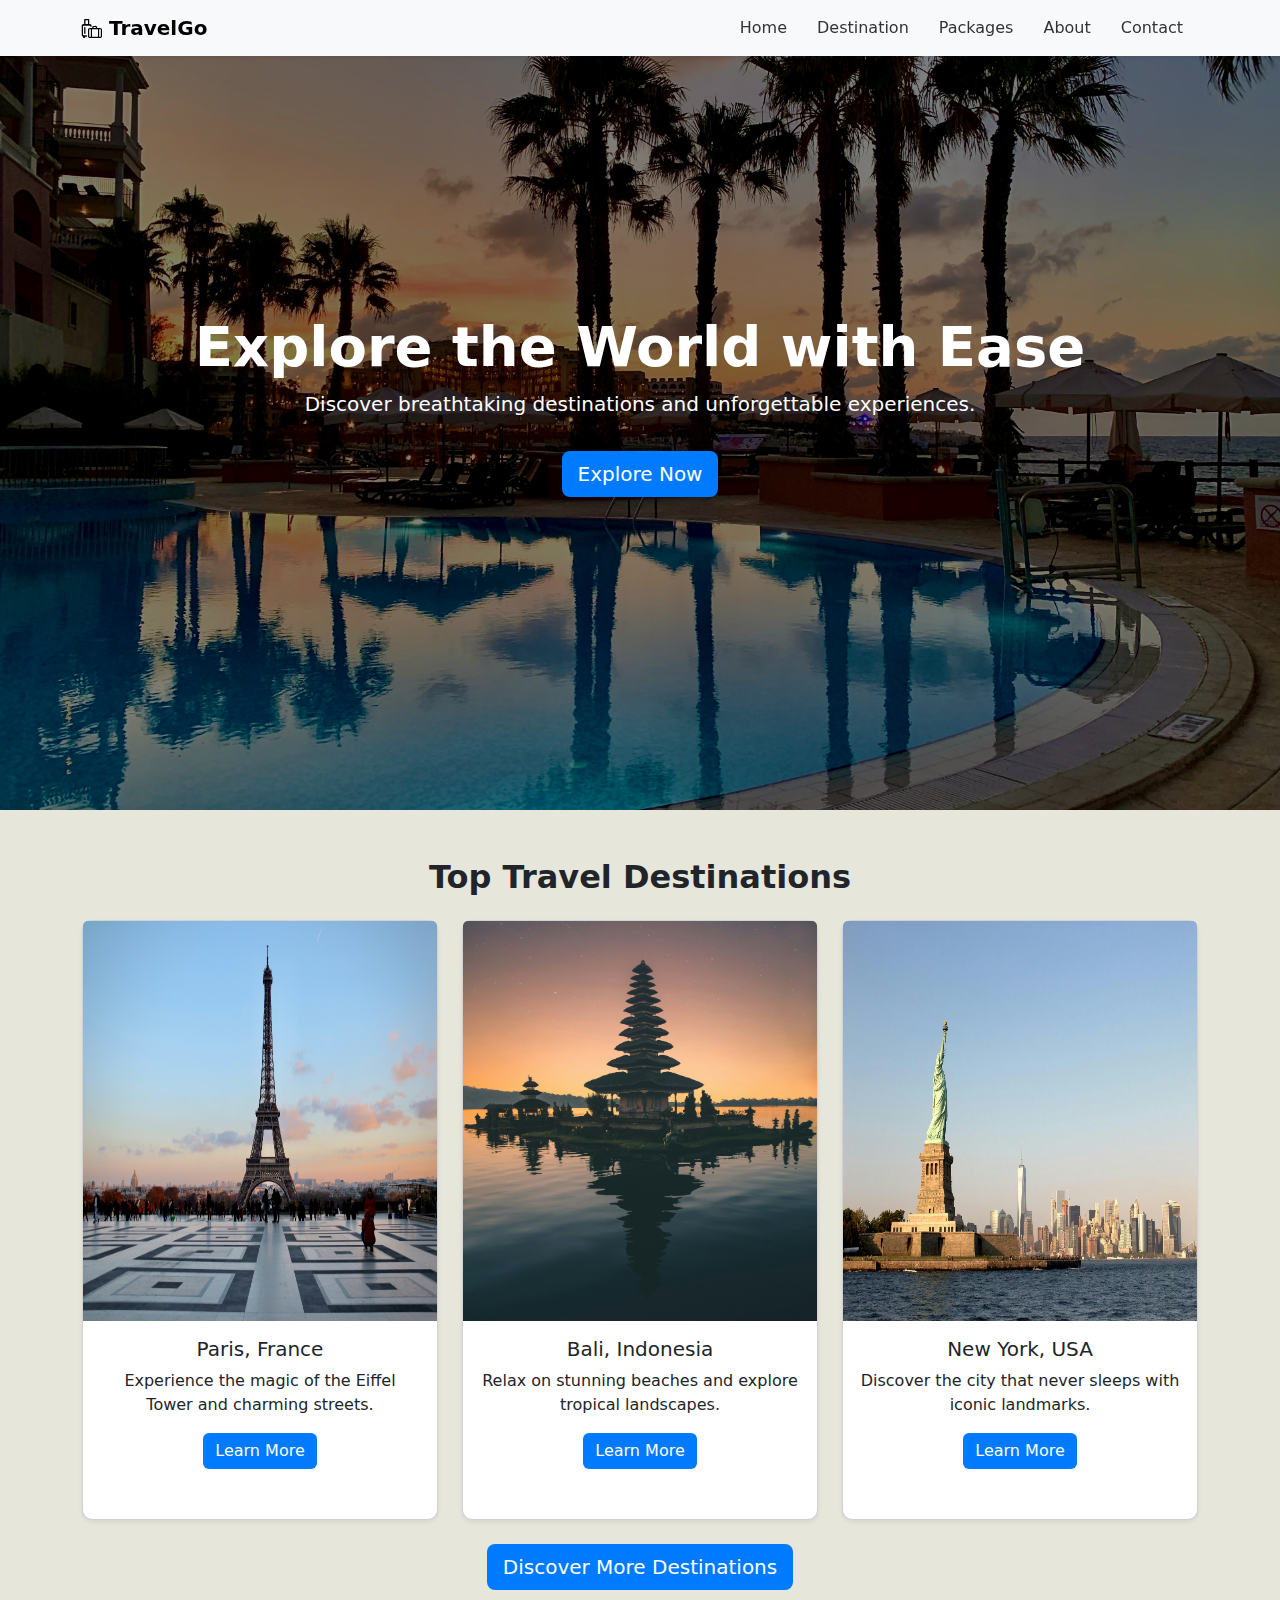
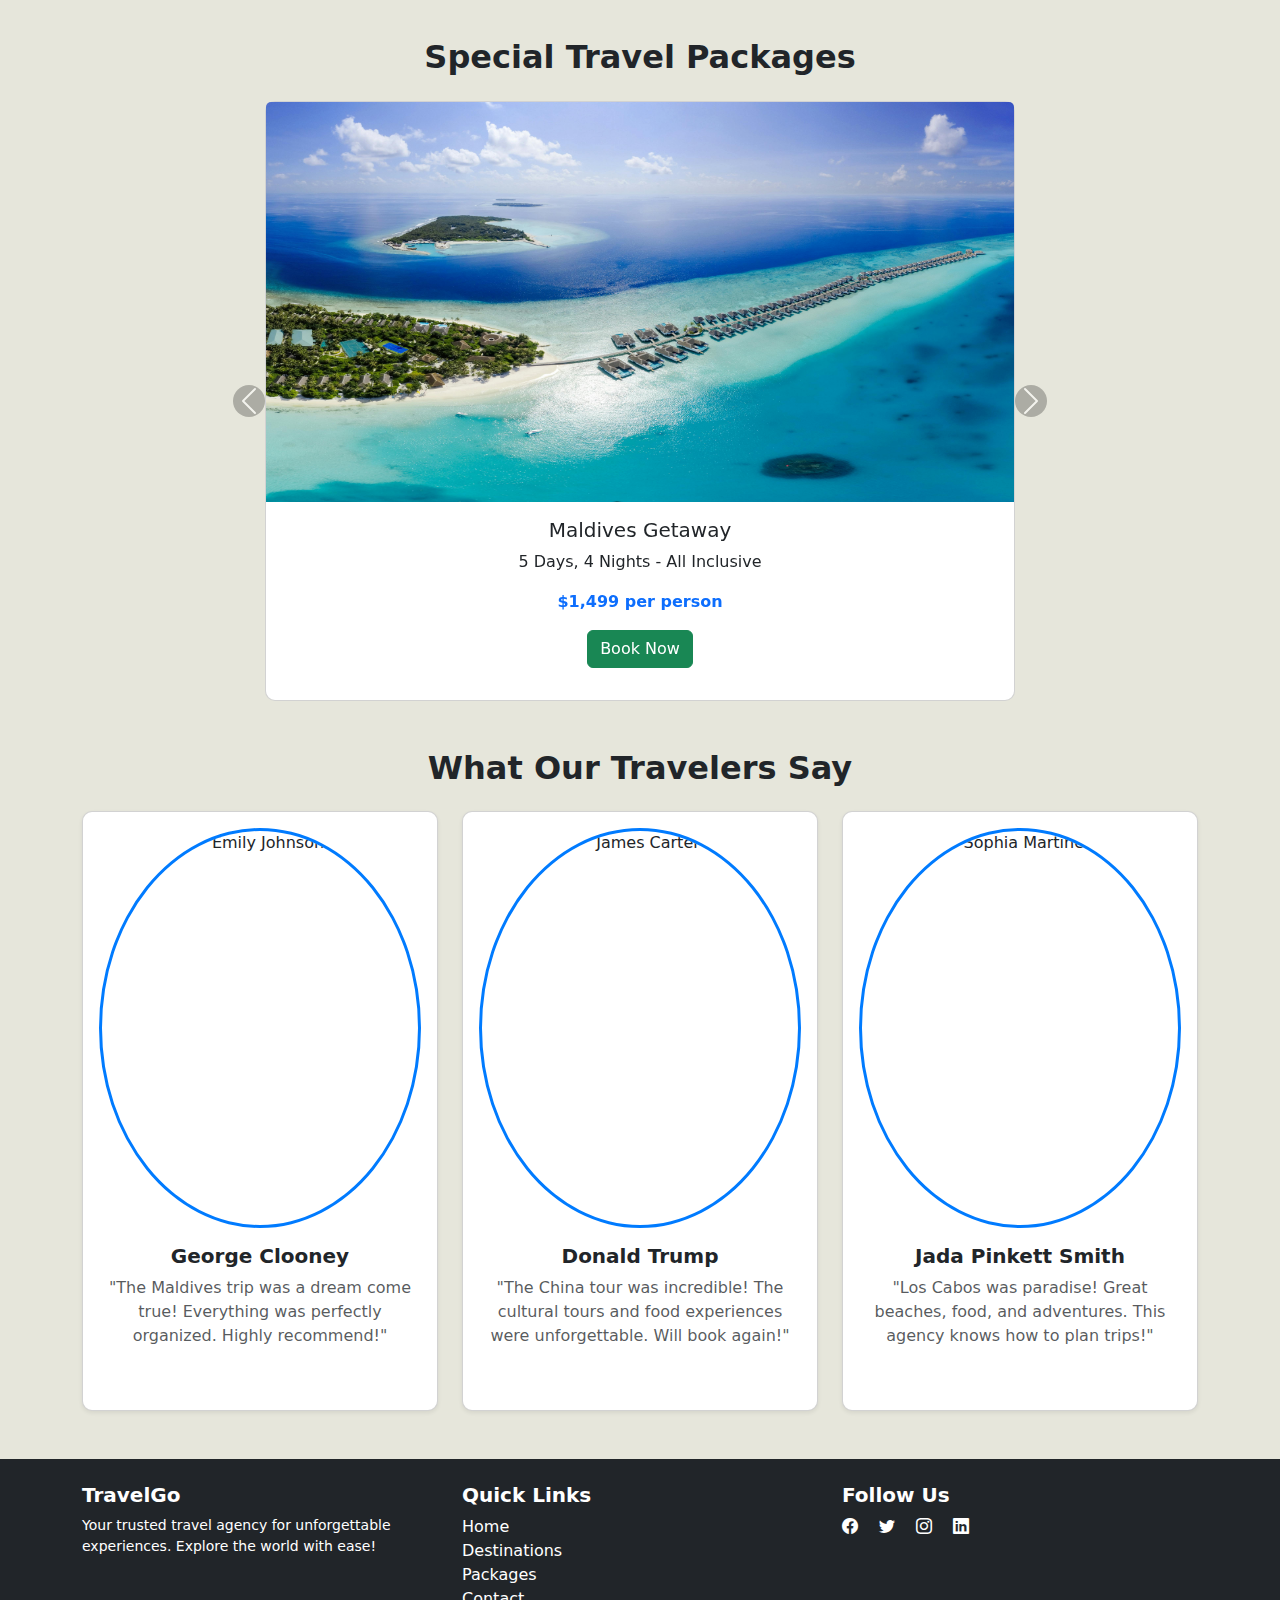
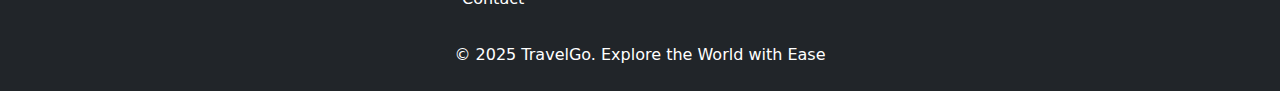
==== commit 10813f76: "had to fix the carousel in mobile view" ====
--- a/index.html
+++ b/index.html
@@ -148,7 +148,7 @@
     </div>
 </section>
 <!-- Testimonials Section -->
-<section class="container my-5">
+<section id="testemony" class="container my-5">
     <h2 class="text-center fw-bold mb-4">What Our Travelers Say</h2>
     <div class="row g-4">
         <!-- Testimonial 1 -->
@@ -180,7 +180,6 @@
     </div>
 </section>
 
-<!-- Footer Section -->
 <!-- Footer Section -->
 <footer class="bg-dark text-white py-4 mt-5 footer">
     <div class="container footer-content">
@@ -195,7 +194,7 @@
             <div class="col-md-4">
                 <h5 class="fw-bold">Quick Links</h5>
                 <ul class="list-unstyled">
-                    <li><a href="#" class="text-white text-decoration-none">Home</a></li>
+                    <li><a href="index.html" class="text-white text-decoration-none">Home</a></li>
                     <li><a href="destination.html" class="text-white text-decoration-none">Destinations</a></li>
                     <li><a href="packages.html" class="text-white text-decoration-none">Packages</a></li>
                     <li><a href="contact.html" class="text-white text-decoration-none">Contact</a></li>
--- a/styles.css
+++ b/styles.css
@@ -90,13 +90,25 @@
 }
 
 .carousel-control-prev {
-    left: 7%; /* Keeps it inside */
+    left: 10%; /* Keeps it inside */
 }
 
 .carousel-control-next {
-    right: 7%; /* Keeps it inside */
-}
-
+    right: 10%; /* Keeps it inside */
+}
+
+/* Make the carousel card wider */
+#travelPackagesCarousel .carousel-item .card {
+    max-width: 750px !important; /* Increase card width */
+    width: 100%; /* Adjust width dynamically */
+    margin: 0 auto;
+}
+
+#carousel {
+    width: 100%; /* Allow full width */
+    /* max-width: 100%; */
+    margin: 0 auto;
+}
 
 
 /* Testimonials */
@@ -104,6 +116,7 @@
     border-radius: 10px;
     transition: transform 0.3s ease-in-out;
 }
+
 
 .card:hover {
     transform: scale(1.05);
@@ -244,9 +257,7 @@
     font-size: 1.2rem;
 }
 
-#carousel {
-    width: 50%;
-}
+
 
 /* Mobile resposiveness */
 
@@ -278,4 +289,14 @@
         color: rgba(255, 255, 255, 0.7);
         margin-top: 3px;
     }
-}
+    .carousel-control-prev {
+        left: 1%; /* Keeps it inside */
+    }
+    
+    .carousel-control-next {
+        right: 1%; /* Keeps it inside */
+    }
+   #testemony {
+    width: 50%;
+   }
+}
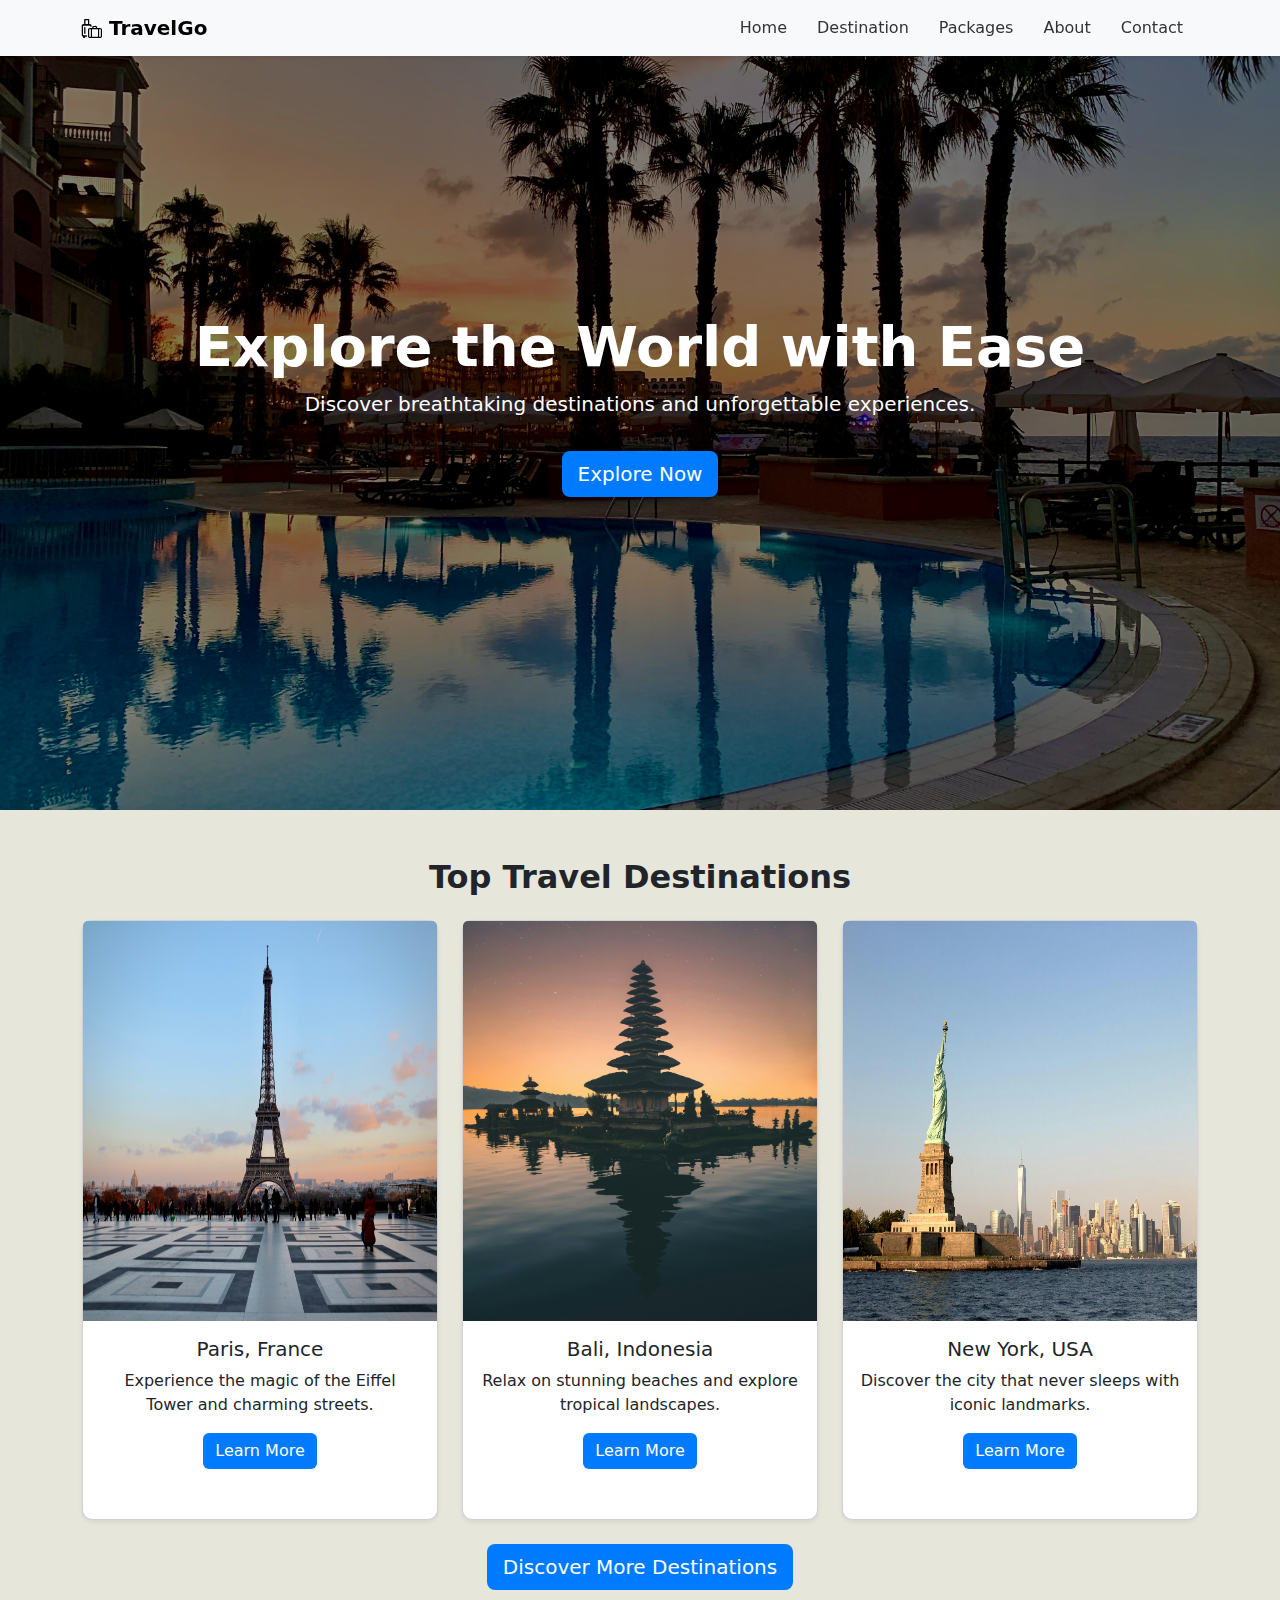
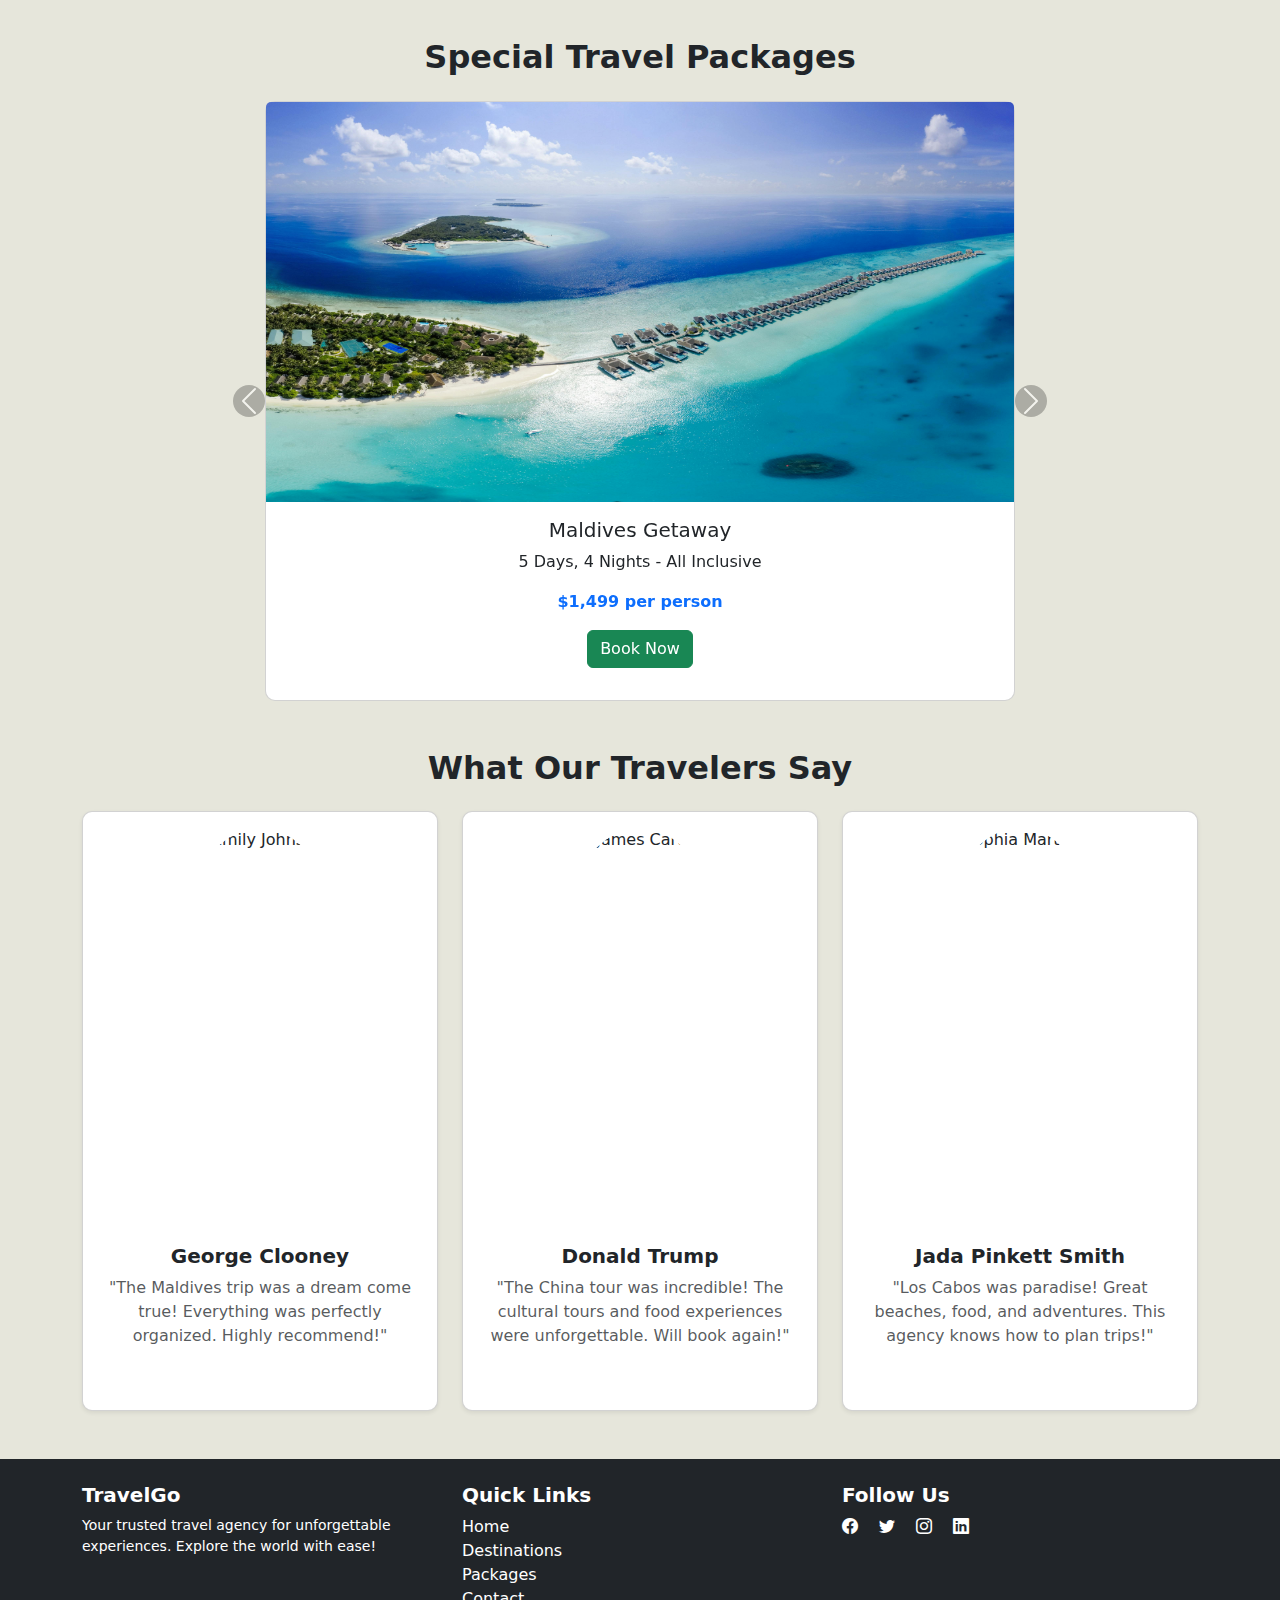
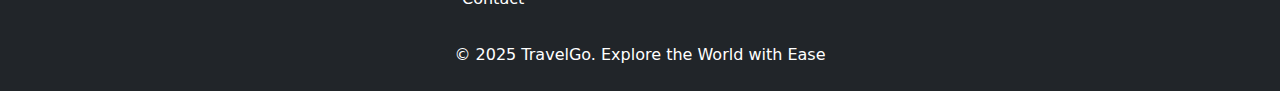
==== commit 610225c2: "adjusted the testemonials for the small screen" ====
--- a/index.html
+++ b/index.html
@@ -154,7 +154,7 @@
         <!-- Testimonial 1 -->
         <div class="col-md-4">
             <div class="card shadow-sm text-center p-3">
-                <img  src="https://m.media-amazon.com/images/M/MV5BMjEyMTEyOTQ0MV5BMl5BanBnXkFtZTcwNzU3NTMzNw@@._V1_FMjpg_UX1000_.jpg" class="rounded-circle mx-auto d-block mb-3" width="80" alt="Emily Johnson">
+                <img  src="https://m.media-amazon.com/images/M/MV5BMjEyMTEyOTQ0MV5BMl5BanBnXkFtZTcwNzU3NTMzNw@@._V1_FMjpg_UX1000_.jpg" class="test-image mx-auto d-block mb-3" width="80" alt="Emily Johnson">
                 <h5 class="fw-bold">George Clooney</h5>
                 <p class="text-muted">"The Maldives trip was a dream come true! Everything was perfectly organized. Highly recommend!"</p>
             </div>
@@ -163,7 +163,7 @@
         <!-- Testimonial 2 -->
         <div class="col-md-4">
             <div class="card shadow-sm text-center p-3">
-                <img src="https://hips.hearstapps.com/hmg-prod/images/republican-presidential-candidate-former-president-donald-news-photo-1721157463.jpg?crop=0.66699xw:1xh;center,top&resize=640:*" class="rounded-circle mx-auto d-block mb-3" width="80" alt="James Carter">
+                <img src="https://hips.hearstapps.com/hmg-prod/images/republican-presidential-candidate-former-president-donald-news-photo-1721157463.jpg?crop=0.66699xw:1xh;center,top&resize=640:*" class="test-image mx-auto d-block mb-3" width="80" alt="James Carter">
                 <h5 class="fw-bold">Donald Trump</h5>
                 <p class="text-muted">"The China tour was incredible! The cultural tours and food experiences were unforgettable. Will book again!"</p>
             </div>
@@ -172,7 +172,7 @@
         <!-- Testimonial 3 -->
         <div class="col-md-4">
             <div class="card shadow-sm text-center p-3">
-                <img src="https://www.essence.com/wp-content/uploads/2011/08/images/2011/07/29/jada-pinkett-girl-crush.jpg" class="rounded-circle mx-auto d-block mb-3" width="80" alt="Sophia Martinez">
+                <img src="https://www.essence.com/wp-content/uploads/2011/08/images/2011/07/29/jada-pinkett-girl-crush.jpg" class="test-image mx-auto d-block mb-3" width="80" alt="Sophia Martinez">
                 <h5 class="fw-bold">Jada Pinkett Smith</h5>
                 <p class="text-muted">"Los Cabos was paradise! Great beaches, food, and adventures. This agency knows how to plan trips!"</p>
             </div>
--- a/styles.css
+++ b/styles.css
@@ -115,6 +115,7 @@
 .card {
     border-radius: 10px;
     transition: transform 0.3s ease-in-out;
+    
 }
 
 
@@ -143,6 +144,14 @@
 .btn-primary:hover {
     background-color: #0056b3;
 }
+
+.test-image {
+    width: 200px;
+    height: auto;
+    border-radius: 100%;
+    
+}
+
 /* Additional styles for the contact page hero */
 .hero-contact {
     height: 60vh;
@@ -297,6 +306,11 @@
         right: 1%; /* Keeps it inside */
     }
    #testemony {
+    width: 100%;
+   }
+   .test-image {
     width: 50%;
+    
+    border-radius: 100%;
    }
 }
